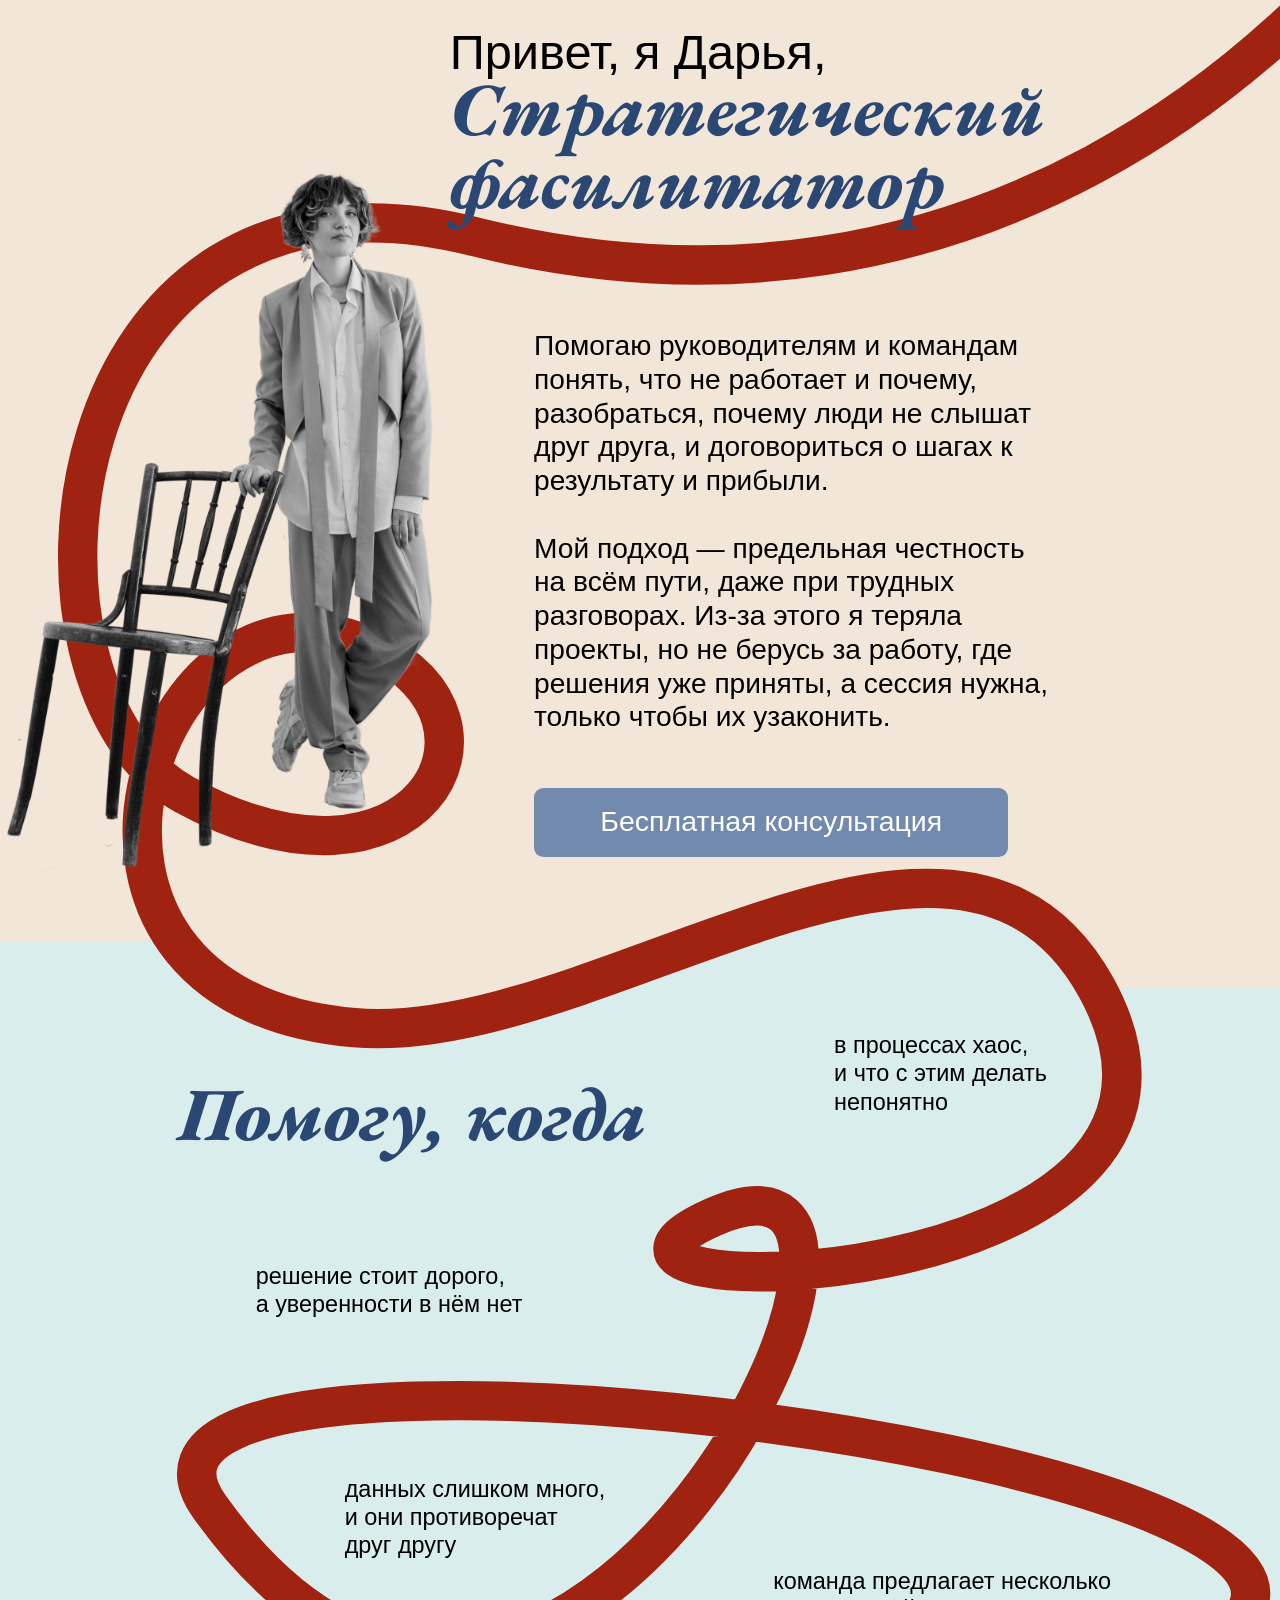
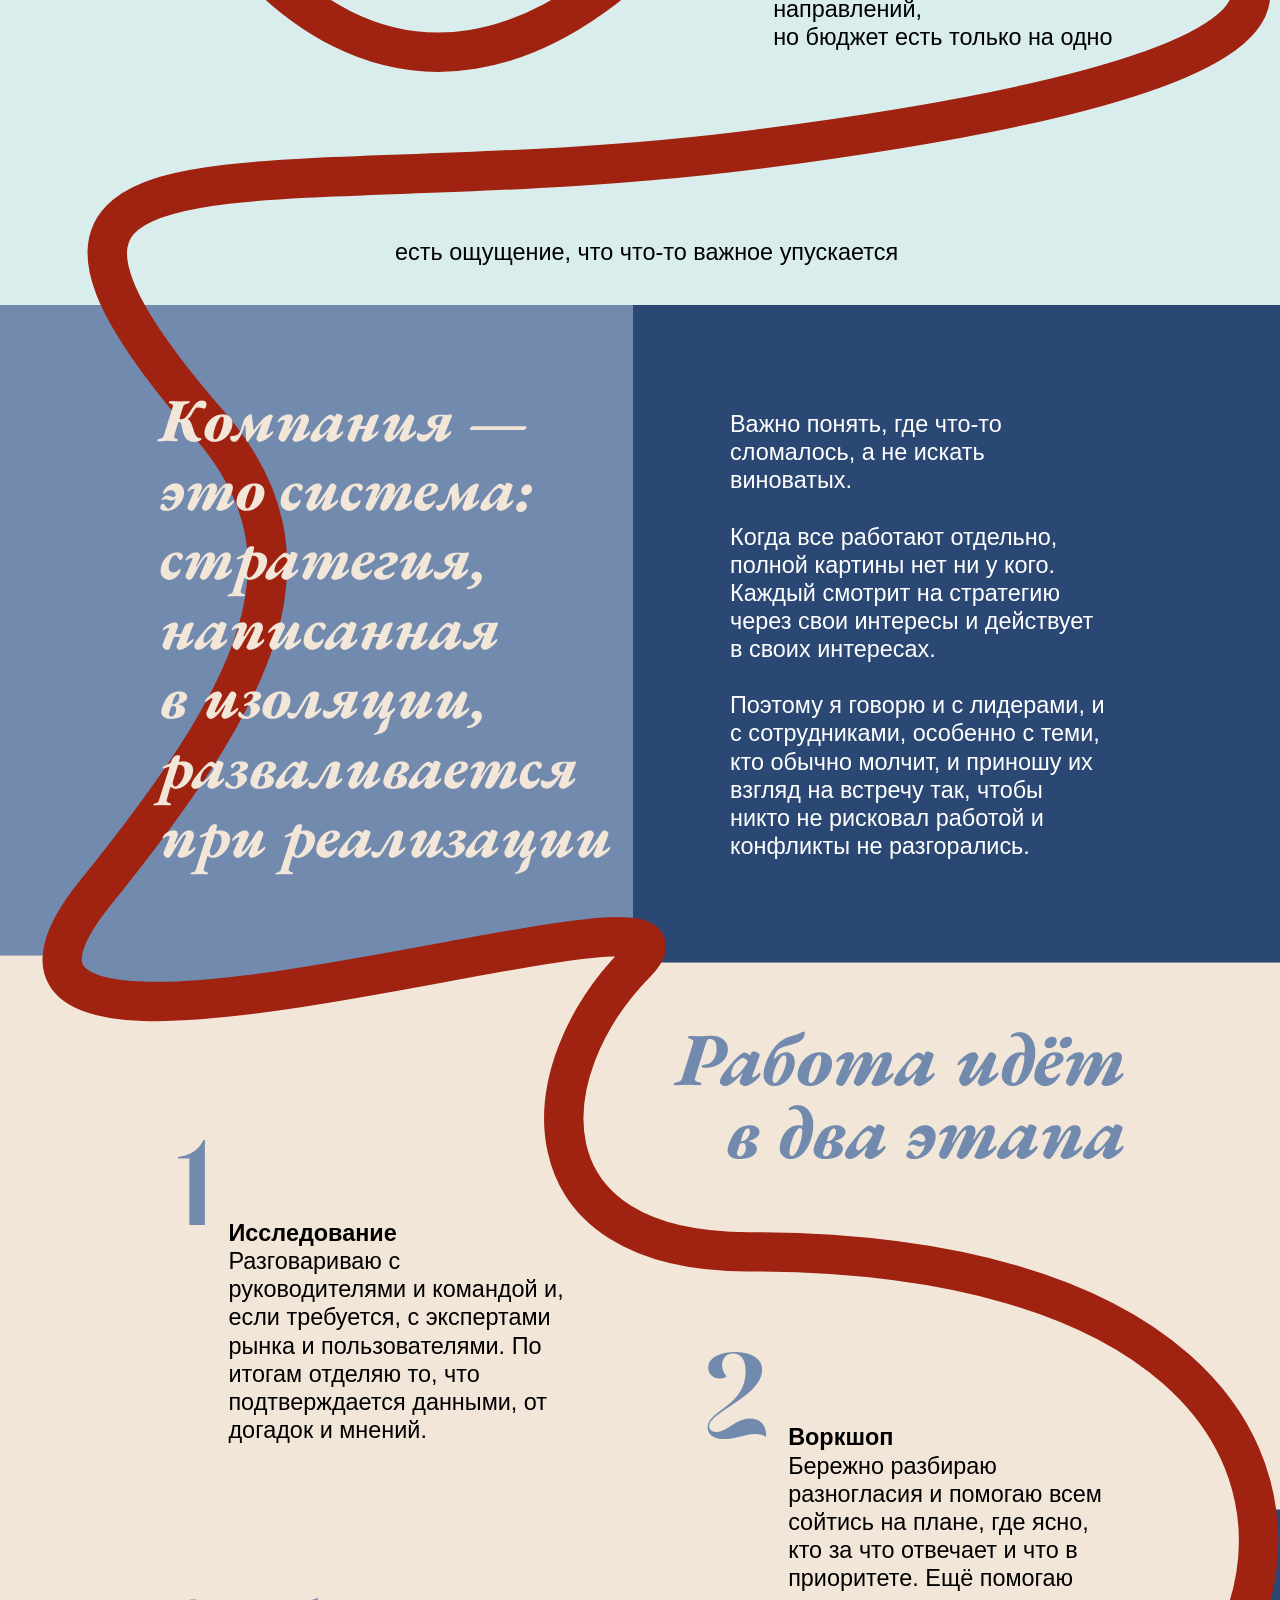
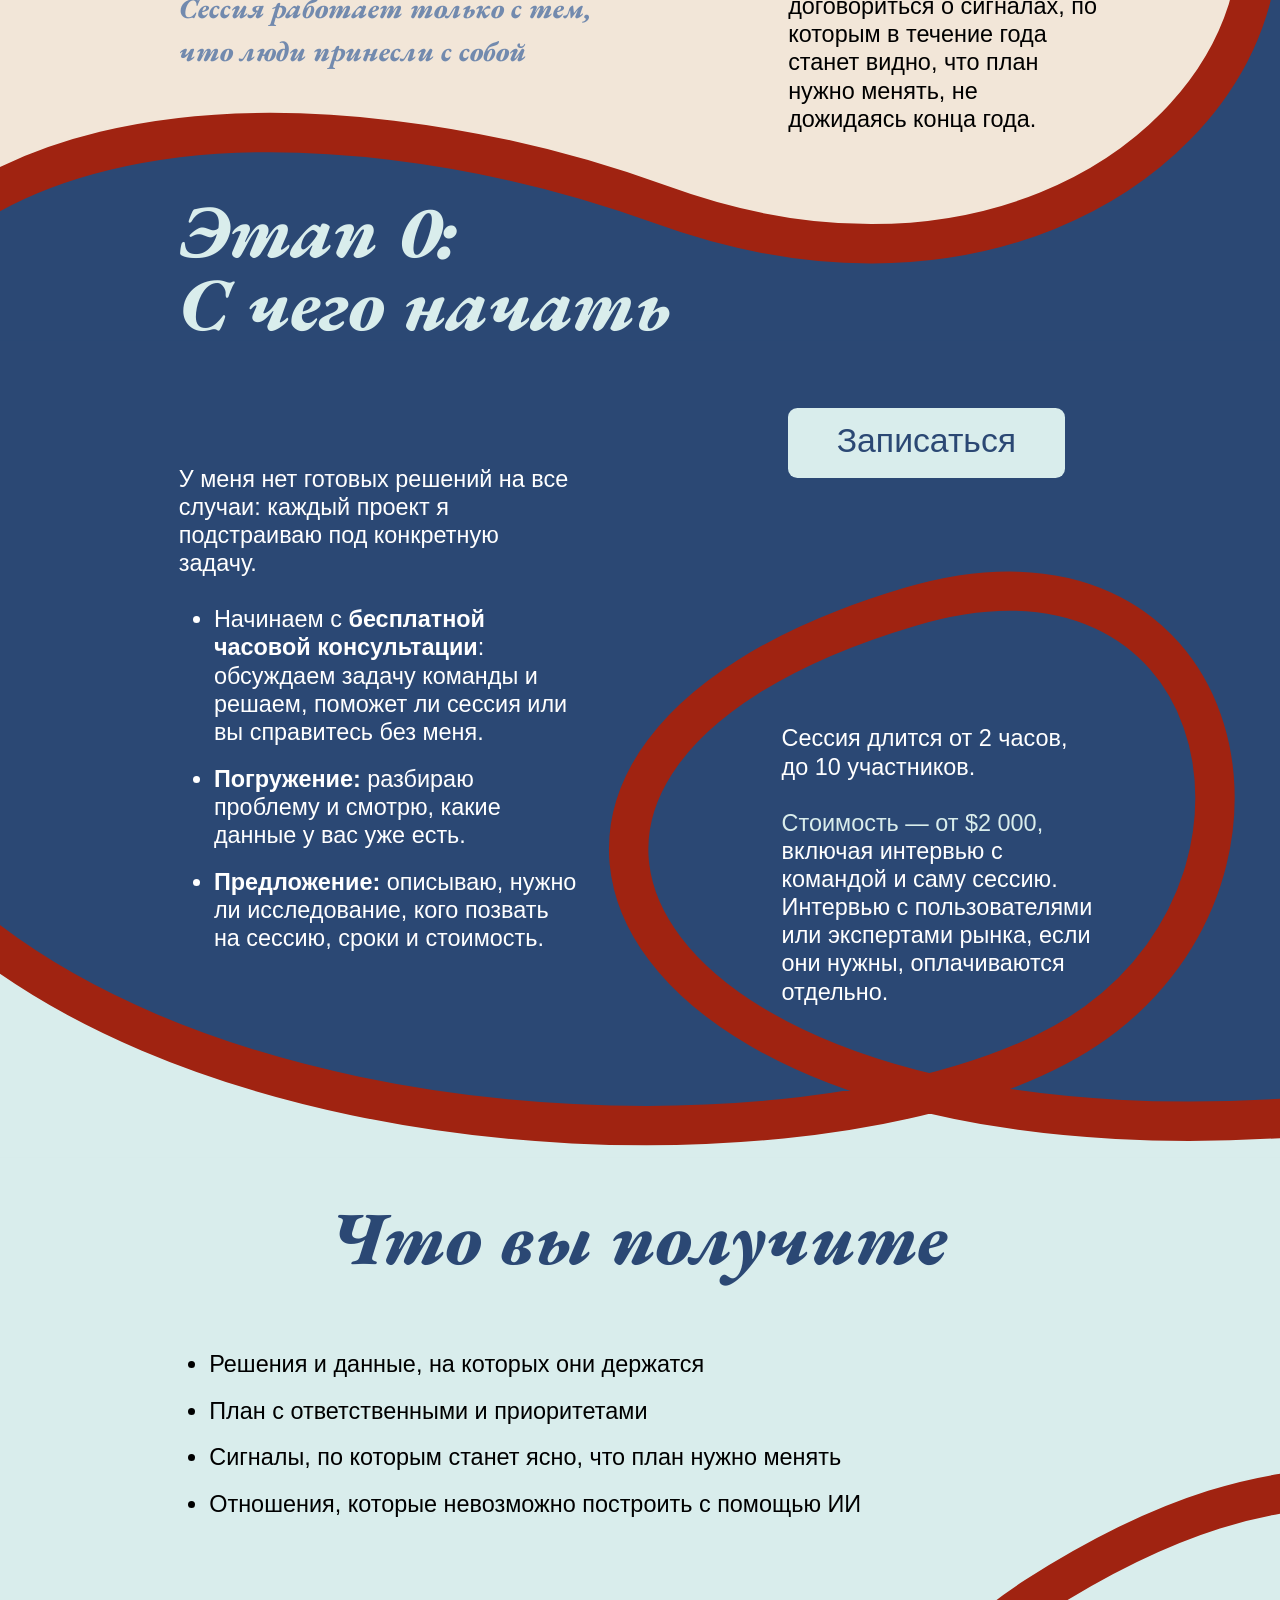
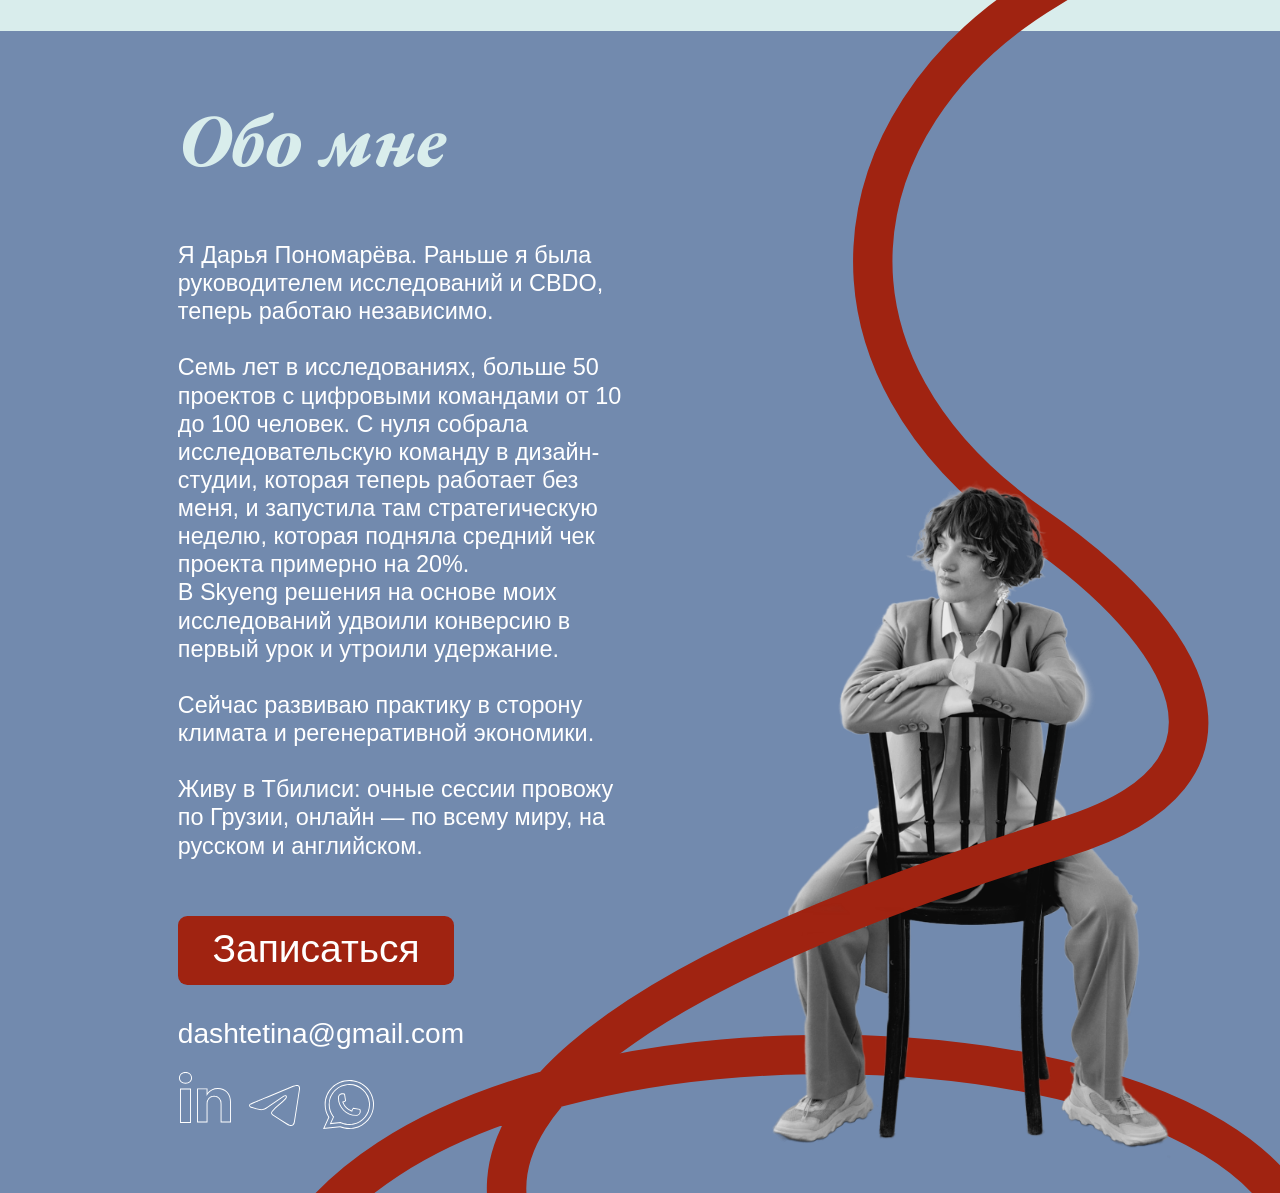
==== ru/index.html @ 3eb50cef "Сайт: английская и русская версии Co-Authored-By: Claude Opus 5.5 <noreply@anthropic.com>" ====
<!doctype html>
<html lang="ru">
<head>
  <meta charset="utf-8">
  <meta name="viewport" content="width=device-width, initial-scale=1">

  <title>Фасилитатор стратегических сессий | Дарья Пономарёва</title>
  <meta name="description" content="Стратегические сессии онлайн для руководителей и команд: разбираемся, что не работает и почему, и договариваемся об общем плане с ответственными.">
  <link rel="canonical" href="https://example.com/ru/">
  <link rel="alternate" hreflang="en" href="https://example.com/">
  <link rel="alternate" hreflang="ru" href="https://example.com/ru/">
  <link rel="alternate" hreflang="x-default" href="https://example.com/">
  <meta name="robots" content="index, follow, max-image-preview:large">
  <meta name="author" content="Дарья Пономарёва">
  <meta name="theme-color" content="#f2e6d8">

  <!-- Open Graph / social previews -->
  <meta property="og:type" content="website">
  <meta property="og:site_name" content="Дарья Пономарёва — стратегический фасилитатор">
  <meta property="og:title" content="Дарья Пономарёва — стратегический фасилитатор для руководителей и команд">
  <meta property="og:description" content="Исследование и стратегическая сессия, после которых у руководителей и команды один план: с ответственными, приоритетами и сигналами, когда его пора менять.">
  <meta property="og:url" content="https://example.com/ru/">
  <meta property="og:image" content="https://example.com/assets/img/og-image-ru.jpg">
  <meta property="og:image:width" content="1200">
  <meta property="og:image:height" content="630">
  <meta property="og:image:alt" content="Дарья Пономарёва — стратегический фасилитатор">
  <meta property="og:locale" content="ru_RU">
  <meta property="og:locale:alternate" content="en_US">
  <meta name="twitter:card" content="summary_large_image">
  <meta name="twitter:title" content="Дарья Пономарёва — стратегический фасилитатор для руководителей и команд">
  <meta name="twitter:description" content="Стратегические сессии онлайн: один план с ответственными и приоритетами.">
  <meta name="twitter:image" content="https://example.com/assets/img/og-image-ru.jpg">

  <link rel="icon" href="../favicon.svg" type="image/svg+xml">
  <link rel="apple-touch-icon" href="../apple-touch-icon.png">

  <link rel="preload" href="../assets/fonts/armany-semibold.otf" as="font" type="font/otf" crossorigin>
  <link rel="preconnect" href="https://fonts.googleapis.com">
  <link rel="preconnect" href="https://fonts.gstatic.com" crossorigin>
  <link rel="stylesheet" href="https://fonts.googleapis.com/css2?family=EB+Garamond:ital,wght@1,800&amp;display=swap">
  <style>html,body{margin:0;background:#f2e6d8}</style>
  <link rel="stylesheet" href="../assets/styles.css?v=16">

  <script type="application/ld+json">
  {
    "@context": "https://schema.org",
    "@graph": [
      {
        "@type": "WebPage",
        "@id": "https://example.com/ru/#webpage",
        "url": "https://example.com/ru/",
        "name": "Фасилитатор стратегических сессий | Дарья Пономарёва",
        "inLanguage": "ru",
        "isPartOf": { "@id": "https://example.com/#website" },
        "about": { "@id": "https://example.com/#service" }
      },
      {
        "@type": "ProfessionalService",
        "@id": "https://example.com/#service",
        "name": "Дарья Пономарёва — стратегическая фасилитация",
        "url": "https://example.com/ru/",
        "image": "https://example.com/assets/img/og-image-ru.jpg",
        "email": "dashtetina@gmail.com",
        "telephone": "+995598668856",
        "areaServed": "Worldwide",
        "availableLanguage": ["Russian", "English"],
        "potentialAction": { "@type": "ReserveAction", "name": "Записаться на бесплатную консультацию", "target": "https://calendly.com/daria_p/new-meeting" },
        "founder": {
          "@type": "Person",
          "@id": "https://example.com/#daria",
          "name": "Дарья Пономарёва",
          "alternateName": "Daria Ponomareva",
          "jobTitle": "Стратегический фасилитатор",
          "knowsAbout": ["Стратегическая фасилитация", "Стратегические сессии и воркшопы", "Согласование стейкхолдеров", "Сетап проекта", "Продуктовая стратегия", "Исследования пользователей и рынка", "Организационные изменения", "Климатические технологии", "Регенеративная экономика"],
          "knowsLanguage": ["ru", "en"],
          "sameAs": ["https://www.linkedin.com/in/strategic-facilitator/", "https://t.me/dashtetina"]
        }
      }
    ]
  }
  </script>
</head>
<body>
<div class="page">
<main class="canvas" style="--mch:4325">

  <!-- ===== background bands & shapes (decorative) ===== -->
  <div aria-hidden="true">
    <div class="c band br d" style="--bg:var(--navy);--x:632;--y:2032;--w:648;--h:690"></div>
    <div class="c band bl br" style="--bg:var(--navy);--x:0;--y:3669;--w:1280;--h:973;--mx:0;--my:2633;--mw:393;--mh:635"></div>
    <div class="c band bl br" style="--bg:var(--mint);--x:0;--y:901;--w:1280;--h:1131;--mx:0;--my:600;--mw:393;--mh:545"></div>
    <div class="c band bl br" style="--bg:var(--sand);--x:0;--y:2722;--w:1280;--h:947;--mx:0;--my:1797;--mw:393;--mh:836"></div>
    <div class="c band bl br" style="--bg:var(--blue);--x:0;--y:5153;--w:1280;--h:1240;--mx:0;--my:3550;--mw:393;--mh:775"></div>
    <div class="c band bl d" style="--bg:var(--blue);--x:0;--y:2032;--w:632;--h:734"></div>
    <div class="c band m" style="--bg:var(--blue);--mx:0;--my:1145;--mw:393;--mh:308"></div>
    <div class="c band m" style="--bg:var(--navy);--mx:0;--my:1453;--mw:393;--mh:344"></div>
    <div class="c band bl br" style="--bg:var(--mint);--x:0;--y:4600;--w:1280;--h:553;--mx:0;--my:3268;--mw:393;--mh:282"></div>
    <div class="c band bl br" style="--bg:var(--sand);--x:0;--y:0;--w:1280;--h:972;--mx:0;--my:0;--mw:393;--mh:600"></div>
    <div class="c shape static-edge d" style="--x:280;--y:2700.5;--w:361.63;--h:81"><img src="../assets/img/d-vector3.svg" alt="" width="362" height="81"></div>
    <div class="c shape static-edge d" style="--x:-51;--y:3485.5;--w:1346;--h:207.5"><img src="../assets/img/d-vector2.svg" alt="" width="1346" height="208"></div>
    <div class="c shape static-edge d" style="--x:108;--y:961;--w:677;--h:130"><img src="../assets/img/d-vector6.svg" alt="" width="677" height="130"></div>
    <div class="c shape static-edge d" style="--x:-58.5;--y:4422;--w:590;--h:240"><img src="../assets/img/d-vector7.svg" alt="" width="590" height="240"></div>
    <div class="c shape static-edge m" style="--mx:-8;--my:503.5;--mw:395.5;--mh:113"><img src="../assets/img/m-vector4.svg" alt="" width="396" height="113"></div>
    <div class="c shape static-edge m" style="--mx:27;--my:1767.2;--mw:311;--mh:42.81"><img src="../assets/img/m-vector3.svg" alt="" width="312" height="37"></div>
    <div class="c shape static-edge m" style="--mx:-11;--my:2516;--mw:413;--mh:142"><img src="../assets/img/m-vector5.svg" alt="" width="400" height="143"></div>
    <div class="c shape static-edge m" style="--mx:-8.5;--my:3217;--mw:111.5;--mh:58"><img src="../assets/img/m-vector6.svg" alt="" width="101" height="51"></div>

    <!-- the red thread -->
    <div class="c thread d" style="--x:-1174;--y:-83;--w:2872;--h:8468" aria-hidden="true"><svg viewBox="0 0 2872 8468" preserveAspectRatio="none" fill="none" focusable="false"><path d="M2606.50 0C2525.51 105.03 2187.40 472.30 1638 335.50C1176.17 220.50 1123.72 817.98 1327.49 930.06C1574.61 1065.98 1694.64 851.95 1528.28 773.84C1292.25 663.02 1129.66 1146.93 1509.16 1179.15C1768.57 1201.17 2152.21 865.72 2300.97 1136.78C2486.03 1474.00 1654.79 1486.16 1892.20 1381.13C2182.08 1252.89 1724.50 2208 1354.85 1690.04C1143.24 1393.52 3473.46 1751.38 1939.11 1948.64C1413.06 2016.27 1055.22 1897.01 1354.85 2242.55C1480.37 2387.30 1402.51 2531.60 1232.17 2742.99C1010.73 3017.79 1928.37 2696.63 1810 2816.50C1696.21 2931.73 1686.50 3124.71 1929.85 3124.71C2831.56 3124.71 2478.22 3948.18 1836.29 3714.29C1504.60 3593.44 891.36 3541.30 918.72 4137.50C946.08 4733.70 2008.42 4798.22 2300.50 4586.50C2529.50 4420.50 2439.50 4043.50 2102.25 4143.24C1540.43 4309.39 1802 4770 2594 4680.50C2624.61 4677.04 2884.34 5177.58 2871.55 5172.80C2699.69 5099.83 2541.75 5003.39 2236.40 5198.83C2026 5333.50 1983.45 5590.12 2236.40 5765C2398.40 5877 2489.27 6027.13 2266.50 6095.50C891.50 6517.50 2308.33 6895.64 2472.49 6682.49C2828.87 6219.75 1184.82 6168.37 1444.29 6772.96C1703.77 7377.54 2039.59 7474.63 874.15 7453.01C-291.28 7431.38 -68.43 8251.76 277.10 8244.70C622.62 8237.64 869.74 8310.01 918.72 8468" stroke="#A02311" stroke-width="42"/></svg></div>
    <div class="c thread m" style="--mx:-481;--my:-90;--mw:1009.29;--mh:7073.5" aria-hidden="true"><svg viewBox="0 0 1009.29 7073.5" preserveAspectRatio="none" fill="none" focusable="false"><path d="M825 0C932 90 871.14 326.99 592 219C386.50 139.50 386.90 471.08 467.50 568.50C565.25 686.65 723.50 534.50 604.50 522.20C471.07 508.41 472.27 655.51 689 673C831.50 684.50 844.50 616.50 884 713.50C997.03 991.06 559.96 772.92 650 782C818.50 799 621 1235 519 1028.50C408.61 805.01 1160.50 986.50 761.50 1144.50C560.67 1224.03 408.50 1114 537 1550C557.88 1620.84 557 1696.50 513 1795C409.23 2027.30 723.50 1765.50 820 1883.50C912.64 1996.78 375.19 2084.66 522.50 2167.50C955.50 2411 1005.50 2809 727 2665C562.72 2580.06 336.98 2527.48 347.80 3045.71C356.18 3447 806.42 3378.83 846 3267.50C894 3132.50 780.50 3035 624 3102.50C412.50 3193.72 615.50 3451 986 3331.50C997.79 3327.70 1037 3316.50 976 3503C905.50 3529.50 886 3510.50 833 3664.50C770.51 3846.07 851.70 4021.64 965.50 4116C992.91 4138.73 992.09 4204.36 899 4185C447 4091 734.50 4574.50 899 4337.50C986.98 4210.75 285 4185 346.50 4831C397.25 5364.04 806.74 6210.04 345.77 6191.24C-115.21 6172.44 -27.07 6885.54 109.60 6879.40C246.27 6873.27 344.02 6936.17 363.39 7073.50" stroke="#A02311" stroke-width="20"/></svg></div>
  </div>

  <!-- ===== HERO ===== -->
  <header>
    <div class="c photo" style="--x:-116.4;--y:103.8;--w:780.1;--h:847;--mx:-183.5;--my:59.4;--mw:476.8;--mh:517.7">
      <img src="../assets/img/daria-standing.webp" alt="Дарья Пономарёва, стратегический фасилитатор, стоит рядом со стулом" width="1842" height="2000" fetchpriority="high">
    </div>
    <h1>
      <span class="c t" style=";font-family:Helvetica,Arial,sans-serif;--fs:52;--mfs:20;--x:437;--y:24;--mx:117;--my:14;white-space:nowrap">Привет, я Дарья,</span>
      <span class="c d-title" style=";color:var(--navy);--z:5;--mz:5;--lh:78;--mdfs:32;--mlh:31;--x:437;--y:77;--w:809;--mx:116;--my:37;--mw:262"><span class="hero-role">Стратегический <br>фасилитатор</span></span>
    </h1>
    <div class="c t" style="--fs:30;--x:527;--y:351;--w:558;--mx:198;--my:188;--mw:173;--mz:2">
      <p>Помогаю руководителям и командам понять, что не работает и почему, разобраться, почему люди не слышат друг друга, и договориться о шагах к результату и прибыли.</p>
      <p>Мой подход — предельная честность на всём пути, даже при трудных разговорах. Из-за этого я теряла проекты, но не берусь за работу, где решения уже приняты, а сессия нужна, только чтобы их узаконить.</p>
    </div>
    <a class="c btn" href="https://calendly.com/daria_p/new-meeting" target="_blank" rel="noopener" style="background:var(--blue);color:#fff;--x:527;--y:841;--w:506;--h:73;--mx:198;--my:504;--mw:173;--mh:25;--mz:2;--bfs:38;--mbfs:12.5">Бесплатная консультация</a>
  </header>

  <!-- ===== I CAN HELP WHEN ===== -->
  <section aria-labelledby="help">
    <h2 id="help" class="c d-title" style="color:var(--navy);--z:2;--x:148;--y:1138;--w:764;--mx:36;--my:607;--mw:346;--mdfs:32;--mlh:31">Помогу, когда</h2>
    <ul class="help-list">
      <li class="c t" style="--z:2;--x:847;--y:1100;--w:296;--mx:241;--my:649;--mw:138">в процессах хаос,<br>и что с этим делать<br>непонятно</li>
      <li class="c t" style="--z:2;--x:230;--y:1346;--w:357;--mx:33;--my:747;--mw:155">решение стоит <br class="m">дорого, <br class="d">а уверенности <br class="m">в нём нет</li>
      <li class="c t" style="--z:2;--x:325;--y:1573;--w:307;--mx:70;--my:876;--mw:123">данных слишком <br class="m">много, <br class="d">и они <br class="m">противоречат <br>друг другу</li>
      <li class="c t" style="--z:2;--x:782;--y:1671;--w:391;--mx:215;--my:936;--mw:163">команда предлагает <br class="m">несколько направлений, <br>но бюджет есть только на одно</li>
      <li class="c t center-d right-m" style="--z:2;--x:346;--y:1960;--w:602;--mx:133;--my:1097;--mw:242;--mz:5">есть ощущение, что что-то <br class="m">важное упускается</li>
    </ul>
  </section>

  <!-- ===== SYSTEM ===== -->
  <section aria-labelledby="system">
    <h2 id="system" class="c d-title" style="color:var(--sand);--dfs:65;--lh:74;--mdfs:28;--mlh:31;--x:128;--y:2117;--w:504;--mx:50;--my:1223;--mw:317">Компания — <br class="d">это система: стратегия, написанная в&nbsp;изоляции, разваливается при реализации</h2>
    <div class="c t" style="color:#fff;--z:2;--x:736;--y:2144;--w:403;--mx:106;--my:1491;--mw:260">
      <p>Важно понять, где что-то сломалось, а не искать виноватых.</p>
      <p>Когда все работают отдельно, полной картины нет ни у кого. Каждый смотрит на стратегию через свои интересы и действует в своих интересах.</p>
      <p>Поэтому я говорю и с лидерами, и с сотрудниками, особенно с теми, кто обычно молчит, и приношу их взгляд на встречу так, чтобы никто не рисковал работой и конфликты не разгорались.</p>
    </div>
  </section>

  <!-- ===== TWO STAGES ===== -->
  <section aria-labelledby="stages">
    <h2 id="stages" class="c d-title right-d" style="color:var(--blue);--z:2;--x:607;--y:2797;--w:551;--mx:33;--my:1841;--mw:257;--lh:78;--mdfs:32;--mlh:31">Работа идёт<br> в два этапа</h2>
    <ol class="stages">
      <li>
        <span class="c d-title center num" aria-hidden="true" style="color:var(--blue);--z:2;--x:142;--y:2924;--w:47;--mx:244;--my:1914;--mw:53">1</span>
        <div class="c t" style="--z:2;--x:201;--y:3007;--w:372;--mx:175;--my:2000;--mw:190">
          <h3>Исследование</h3>
          <p>Разговариваю с руководителями и командой и, если требуется, с экспертами рынка и пользователями. По итогам отделяю то, что подтверждается данными, от догадок и мнений.</p>
        </div>
      </li>
      <li>
        <span class="c d-title center num" aria-hidden="true" style="color:var(--blue);--z:2;--x:708;--y:3150;--w:47;--mx:97;--my:2170;--mw:53">2</span>
        <div class="c t" style="--z:2;--x:798;--y:3225;--w:335;--mx:34;--my:2263;--mw:178">
          <h3>Воркшоп</h3>
          <p>Бережно разбираю разногласия и помогаю всем сойтись на плане, где ясно, кто за что отвечает и что в приоритете. Ещё помогаю договориться о сигналах, по которым в течение года станет видно, что план нужно менять, не дожидаясь конца года.</p>
        </div>
      </li>
    </ol>
    <p class="c t quote" style="color:var(--blue);--z:2;--fs:30;--x:148;--y:3399;--w:441;--mx:245;--my:2486;--mw:120;--lh:33;--mfs:14;--mlh:14">Сессия <br class="m">работает только с тем, что люди принесли с собой</p>
  </section>

  <!-- ===== STAGE 0 ===== -->
  <section aria-labelledby="start">
    <h2 id="start" class="c d-title" style="color:var(--mint);--x:148;--y:3620;--w:699;--mx:34;--my:2563;--mw:345;--lh:78;--mdfs:32;--mlh:31">Этап 0: <br>С чего начать</h2>
    <a class="c btn" href="https://calendly.com/daria_p/new-meeting" target="_blank" rel="noopener" style="background:var(--mint);color:var(--navy);--z:2;--mz:5;--x:798;--y:3849;--w:295;--h:74;--mx:150;--my:2658;--mw:117;--mh:31">Записаться</a>
    <div class="c t" style="color:#fff;--x:148;--y:3909;--w:425;--mx:32;--my:2725;--mw:333">
      <p>У меня нет готовых решений на все случаи: каждый проект я подстраиваю под конкретную задачу.</p>
      <ul class="list">
        <li>Начинаем с <strong>бесплатной часовой консультации</strong>: обсуждаем задачу команды и решаем, поможет ли сессия или вы справитесь без меня.</li>
        <li><strong>Погружение:</strong> разбираю проблему и смотрю, какие данные у вас уже есть.</li>
        <li><strong>Предложение:</strong> описываю, нужно ли исследование, кого позвать на сессию, сроки и стоимость.</li>
      </ul>
    </div>
    <div class="c t" style="color:#fff;--x:791;--y:4186;--w:339;--mx:138;--my:3046;--mw:214">
      <p>Сессия длится от 2 часов, до 10 участников.</p>
      <p style="color:var(--mint)"><span class="med">Стоимость — от $2&nbsp;000</span>, <span style="color:#fff">включая интервью с командой и саму сессию. Интервью с пользователями или экспертами рынка, если они нужны, оплачиваются отдельно.</span></p>
    </div>
  </section>

  <!-- ===== OUTCOMES ===== -->
  <section aria-labelledby="outcomes">
    <h2 id="outcomes" class="c d-title center-d" style="color:var(--navy);--lh:116;--mz:2;--x:147;--y:4675;--w:980;--mx:33;--my:3310;--mw:332;--mdfs:32;--mlh:31">Что вы получите</h2>
    <ul class="c t list tight" style="--mz:2;--x:143;--y:4853;--w:781;--mx:33;--my:3377;--mw:332">
      <li>Решения и данные, на которых они держатся</li>
      <li>План с ответственными и приоритетами</li>
      <li>Сигналы, по которым станет ясно, что план нужно менять</li>
      <li>Отношения, которые невозможно построить с помощью ИИ</li>
    </ul>
  </section>

  <!-- ===== ABOUT ===== -->
  <section aria-labelledby="about">
    <h2 id="about" class="c d-title" style="color:var(--mint);--lh:116;--mz:2;--x:148;--y:5211;--w:885;--mx:40;--my:3572;--mw:241;--mdfs:32;--mlh:31">Обо мне</h2>
    <div class="c t" style="color:#fff;--mz:2;--x:147;--y:5377;--w:482;--mx:33;--my:3626;--mw:205">
      <p>Я Дарья Пономарёва. Раньше я была руководителем исследований и CBDO, теперь работаю независимо.</p>
      <p>Семь лет в исследованиях, больше 50 проектов с цифровыми командами от 10 до 100 человек. С нуля собрала исследовательскую команду в дизайн-студии, которая теперь работает без меня, и запустила там стратегическую неделю, которая подняла средний чек проекта примерно на 20%. <br>В Skyeng решения на основе моих исследований удвоили конверсию в первый урок и утроили удержание.</p>
      <p>Сейчас развиваю практику в сторону климата и регенеративной экономики.</p>
      <p>Живу в Тбилиси: очные сессии провожу по Грузии, онлайн — по всему миру, на русском и английском.</p>
    </div>
    <div class="c photo" aria-hidden="true" style="--z:2;--x:630;--y:5379;--w:708;--h:1061;--mx:115;--my:3626;--mw:453;--mh:679">
      <img src="../assets/img/daria-chair.png" alt="" width="867" height="1300" loading="lazy">
    </div>
    <div class="c photo" style="--x:629;--y:5378;--w:709;--h:1064;--mx:113;--my:3624;--mw:455;--mh:682">
      <img src="../assets/img/daria-chair-top.png" alt="Дарья сидит на стуле" width="867" height="1300" loading="lazy">
    </div>
  </section>

  <!-- ===== CONTACTS ===== -->
  <footer>
    <a class="c btn" href="https://calendly.com/daria_p/new-meeting" target="_blank" rel="noopener" style="background:var(--red);color:#fff;--bfs:52;--x:147;--y:6097.0;--w:295;--h:74;--mx:34;--my:4120;--mw:117;--mh:31">Записаться</a>
    <a class="c t" href="mailto:dashtetina@gmail.com?subject=Facilitation" style="color:#fff;text-decoration:none;white-space:nowrap;--fs:30;--mfs:16;--mz:5;--x:147;--y:6205.0;--mx:33;--my:4163">dashtetina@gmail.com</a>
    <nav aria-label="Соцсети">
      <a class="c icon" href="https://www.linkedin.com/in/strategic-facilitator/" rel="me noopener" target="_blank" style="--x:148;--y:6263.0;--w:55.77;--h:55.03;--mx:34;--my:4187;--mw:22.98;--mh:21.12"><span class="sr-only">LinkedIn</span><img class="d" src="../assets/img/d-linkedin.svg" alt="" width="56" height="55"><img class="m" src="../assets/img/m-linkedin.svg" alt="" width="23" height="23"></a>
      <a class="c icon" href="https://t.me/dashtetina" rel="me noopener" target="_blank" style="--x:223;--y:6277.0;--w:54;--h:44;--mx:65;--my:4192.38;--mw:22;--mh:16.77"><span class="sr-only">Telegram</span><img class="d" src="../assets/img/d-telegram.svg" alt="" width="54" height="44"><img class="m" src="../assets/img/m-telegram.svg" alt="" width="22" height="18"></a>
      <a class="c icon" href="https://wa.me/995598668856" rel="me noopener" target="_blank" style="--x:301.6;--y:6271.87;--w:54.51;--h:52.74;--mx:97.27;--my:4190.4;--mw:22.45;--mh:20.24"><span class="sr-only">WhatsApp</span><img class="d" src="../assets/img/d-whatsapp.svg" alt="" width="55" height="53"><img class="m" src="../assets/img/m-whatsapp.svg" alt="" width="22" height="22"></a>
    </nav>
  </footer>

</main>
</div>
<script>window.THREAD_CFG={D:{frame:1280,x:-1174,y:-83,stroke:42},M:{frame:393,x:-481,y:-90,stroke:20},mLines:[[600],[1797],[2633],[3268]]};</script>
<script src="../assets/thread.js?v=15" defer></script>
</body>
</html>
---- assets/styles.css ----
/*
  Layout follows the Figma file "Daria's stuff" one-to-one.
  Desktop frame: 1280 × 7256 (always fills the full viewport width).
  Mobile frame:  393 × 4574 (used below 768px, scales with the viewport).
  Every positioned element (.c) takes its Figma coordinates from inline
  custom properties: --x --y --w --h for desktop, --mx --my --mw --mh for mobile.
  One design pixel = var(--u).
*/

@font-face {
  font-family: "Armany";
  src: url("fonts/armany-semibold.otf") format("opentype");
  font-weight: 600;
  font-style: normal;
  font-display: swap;
}

:root {
  --sand: #f2e6d8;
  --mint: #d9edec;
  --navy: #2b4874;
  --blue: #728aae;
  --red: #a02311;
  --coral: #e0674a;
  --green: #205b47;
  --purple: #492e75;
  --sans: "Helvetica Neue", Helvetica, Arial, sans-serif;
  --display: "Armany", Georgia, serif;
  color-scheme: light;
}

*,
*::before,
*::after { box-sizing: border-box; }

html {
  -webkit-text-size-adjust: 100%;
  text-size-adjust: 100%;
  overflow-x: clip;
  background: var(--sand);
}

body {
  margin: 0;
  overflow-x: clip;
  background: var(--sand);
  color: #000;
  font-family: var(--sans);
  font-weight: 300;
  -webkit-font-smoothing: antialiased;
}

h1, h2, h3, p, ul, ol { margin: 0; padding: 0; font: inherit; }
a { color: inherit; }
img { display: block; }

.page { container-type: inline-size; width: 100%; }

.canvas {
  /* desktop: the 1280 frame scales with the window but never above --u-max
     (1px = Figma 1:1); content stays centred, backgrounds and ribbon bleed to the edges */
  --u-max: 1px;
  --u: min(calc(100cqw / 1280), var(--u-max));
  --ox: calc((100cqw - 1280 * var(--u)) / 2);
  --fs-body: 25;
  --fs-display: 80;
  --lh-display: 100;
  position: relative;
  display: flow-root;
  width: 100%;
  height: calc((6393 + var(--oy, 0)) * var(--u));
  overflow: hidden; /* the thread and photos never widen the page or trigger mobile zoom-out */
}

/* ---------- positioned element ---------- */
.c {
  position: absolute;
  left: calc(var(--ox, 0px) + var(--x, 0) * var(--u));
  top: calc((var(--oy, 0) + var(--y, 0)) * var(--u));
  width: calc(var(--w) * var(--u));
  height: calc(var(--h) * var(--u));
  z-index: var(--z, 5);
}
.m { display: none !important; }

/* stacking: bands 0, shapes 1, text under the thread 2, thread 4, everything else 5 */
.c.band { z-index: 0; }
.c.shape { z-index: 1; }
.c.thread { z-index: 4; pointer-events: none; }

.band { background: var(--bg); }

.shape img, .thread img, .photo img, .icon img { width: 100%; height: 100%; }
.photo img { object-fit: cover; }

/* ---------- typography ---------- */
.t {
  font-size: calc(var(--fs, var(--fs-body)) * var(--u));
  line-height: 1.2;
}
.t p + p, .t p + ul { margin-top: 1.2em; }
.t strong, .t h3 { font-weight: 700; }
.t .med { font-weight: 500; }

.d-title {
  font-family: var(--display);
  font-weight: 600;
  font-size: calc(var(--dfs, var(--fs-display)) * var(--u));
  line-height: calc(var(--lh, var(--lh-display)) * var(--u));
}
.d-title.lh-n { line-height: 1.55; }

.list { list-style: disc; }
.list li { margin-left: 1.5em; }
.list li + li { margin-top: calc(20 * var(--u)); }

.right { text-align: right; }
.center { text-align: center; }

/* ---------- buttons ---------- */
.btn {
  display: flex;
  align-items: center;
  justify-content: center;
  border-radius: calc(10 * var(--u));
  font-family: var(--sans);
  font-weight: 500;
  font-size: calc(var(--bfs, 45) * 0.8 * var(--u));
  line-height: 1;
  padding-bottom: calc(4 * var(--u));
  text-decoration: none;
  white-space: nowrap;
  transition: filter .2s ease, transform .2s ease;
}
.btn:hover { filter: brightness(1.08); transform: translateY(-1px); }
.btn:focus-visible, .icon:focus-visible { outline: 3px solid var(--red); outline-offset: 3px; }

.icon { display: block; transition: opacity .2s ease; }
.icon:hover { opacity: .75; }

.sr-only {
  position: absolute; width: 1px; height: 1px; padding: 0; margin: -1px;
  overflow: hidden; clip: rect(0 0 0 0); white-space: nowrap; border: 0;
}

br.m { display: none; }

.help-list, .stages { list-style: none; }
.right-d { text-align: right; }
.center-d { text-align: center; }
.photo.crop { overflow: hidden; }
.photo.crop img { position: absolute; left: -10.86%; top: -13.1%; width: 110.86%; height: 110.81%; max-width: none; }
.num { font-size: calc(128 * var(--u)); line-height: calc(116 * var(--u)); }
.quote { font-family: var(--display); font-weight: 600; line-height: 1.55; }

/* full-width bands stretch past the centred frame to the window edges */
@media (min-width: 768px) {
  .c.band.bl { left: 0; width: calc(var(--ox) + (var(--x) + var(--w)) * var(--u)); }
  .c.band.br { right: 0; width: auto; }
  .c.band.bl.br { left: 0; right: 0; width: auto; }
}

/* ================= MOBILE (393 frame) ================= */
@media (max-width: 767px) {
  .canvas {
    --u: calc(100cqw / 393);
    --ox: 0px;
    --fs-body: 14;
    --fs-display: 48;
    --lh-display: 48;
    width: 100%;
    height: calc((var(--mch, 4574) + var(--moy, 0)) * var(--u));
  }
  .c {
    left: calc(var(--mx, 0) * var(--u));
    top: calc((var(--moy, 0) + var(--my, 0)) * var(--u));
    width: calc(var(--mw) * var(--u));
    height: calc(var(--mh) * var(--u));
    z-index: var(--mz, var(--z, 5));
  }
  .t { font-size: calc(var(--mfs, var(--fs-body)) * var(--u)); }
  .d { display: none !important; }
  .m { display: block !important; }
  .btn.m { display: flex !important; }
  br.d { display: none; }
  br.m { display: inline; }
  .list li { margin-left: 1.5em; }
  .list.tight li + li { margin-top: calc(10 * var(--u)); }
  .btn { font-size: calc(var(--mbfs, 15) * 0.8 * var(--u)); border-radius: calc(5 * var(--u)); padding-bottom: 0; }

  .right-d, .center-d { text-align: left; }
  .photo.crop img { position: static; width: 100%; height: 100%; }
  .right-m { text-align: right; }
  .center-m { text-align: center; }
  .num { font-size: calc(55 * var(--u)); }
  .quote { line-height: 1.2; }
  /* mobile mock-up palette */
  .hero-role { color: var(--purple); }
  .d-title { font-size: calc(var(--mdfs, var(--fs-display)) * var(--u)); line-height: calc(var(--mlh, 48) * var(--u)); }
  .d-title.num { font-size: calc(55 * var(--u)); line-height: calc(116 * var(--u)); }
}

@media (prefers-reduced-motion: reduce) {
  .btn, .icon { transition: none; }
}

/* ---------- thread: inline SVG, animated by assets/thread.js ---------- */
.thread svg { display: block; width: 100%; height: 100%; overflow: visible; }
.thread path { stroke-linecap: butt; }
/* with JS the two static threads are replaced by one morphing thread */
.js-thread .c.thread { display: none !important; }
.thread-morph { position: absolute; inset: 0; z-index: 4; pointer-events: none; }
.thread-morph svg { display: block; width: 100%; height: 100%; overflow: visible; }
/* section edges drawn by assets/thread.js along the ribbon; Figma shapes are the no-JS fallback */
.js-thread .static-edge { display: none !important; }
.edge-morph { position: absolute; inset: 0; z-index: 1; pointer-events: none; }
.edge-morph svg { display: block; width: 100%; height: 100%; }

/* ---------- Russian page: Armany has no Cyrillic, headings use EB Garamond ExtraBold Italic ---------- */
html[lang="ru"] .d-title,
html[lang="ru"] .quote { font-family: "EB Garamond", Georgia, serif; font-style: italic; font-weight: 800; }
html[lang="ru"] .d-title.num { font-family: var(--display); font-style: normal; font-weight: 600; }


/* RU: hero is taller (title sits above the ribbon), so the scale is also
   capped by window height — the first-screen button always fits */
html[lang="ru"] .canvas { --u-max: min(1px, calc(100vh / 960)); }
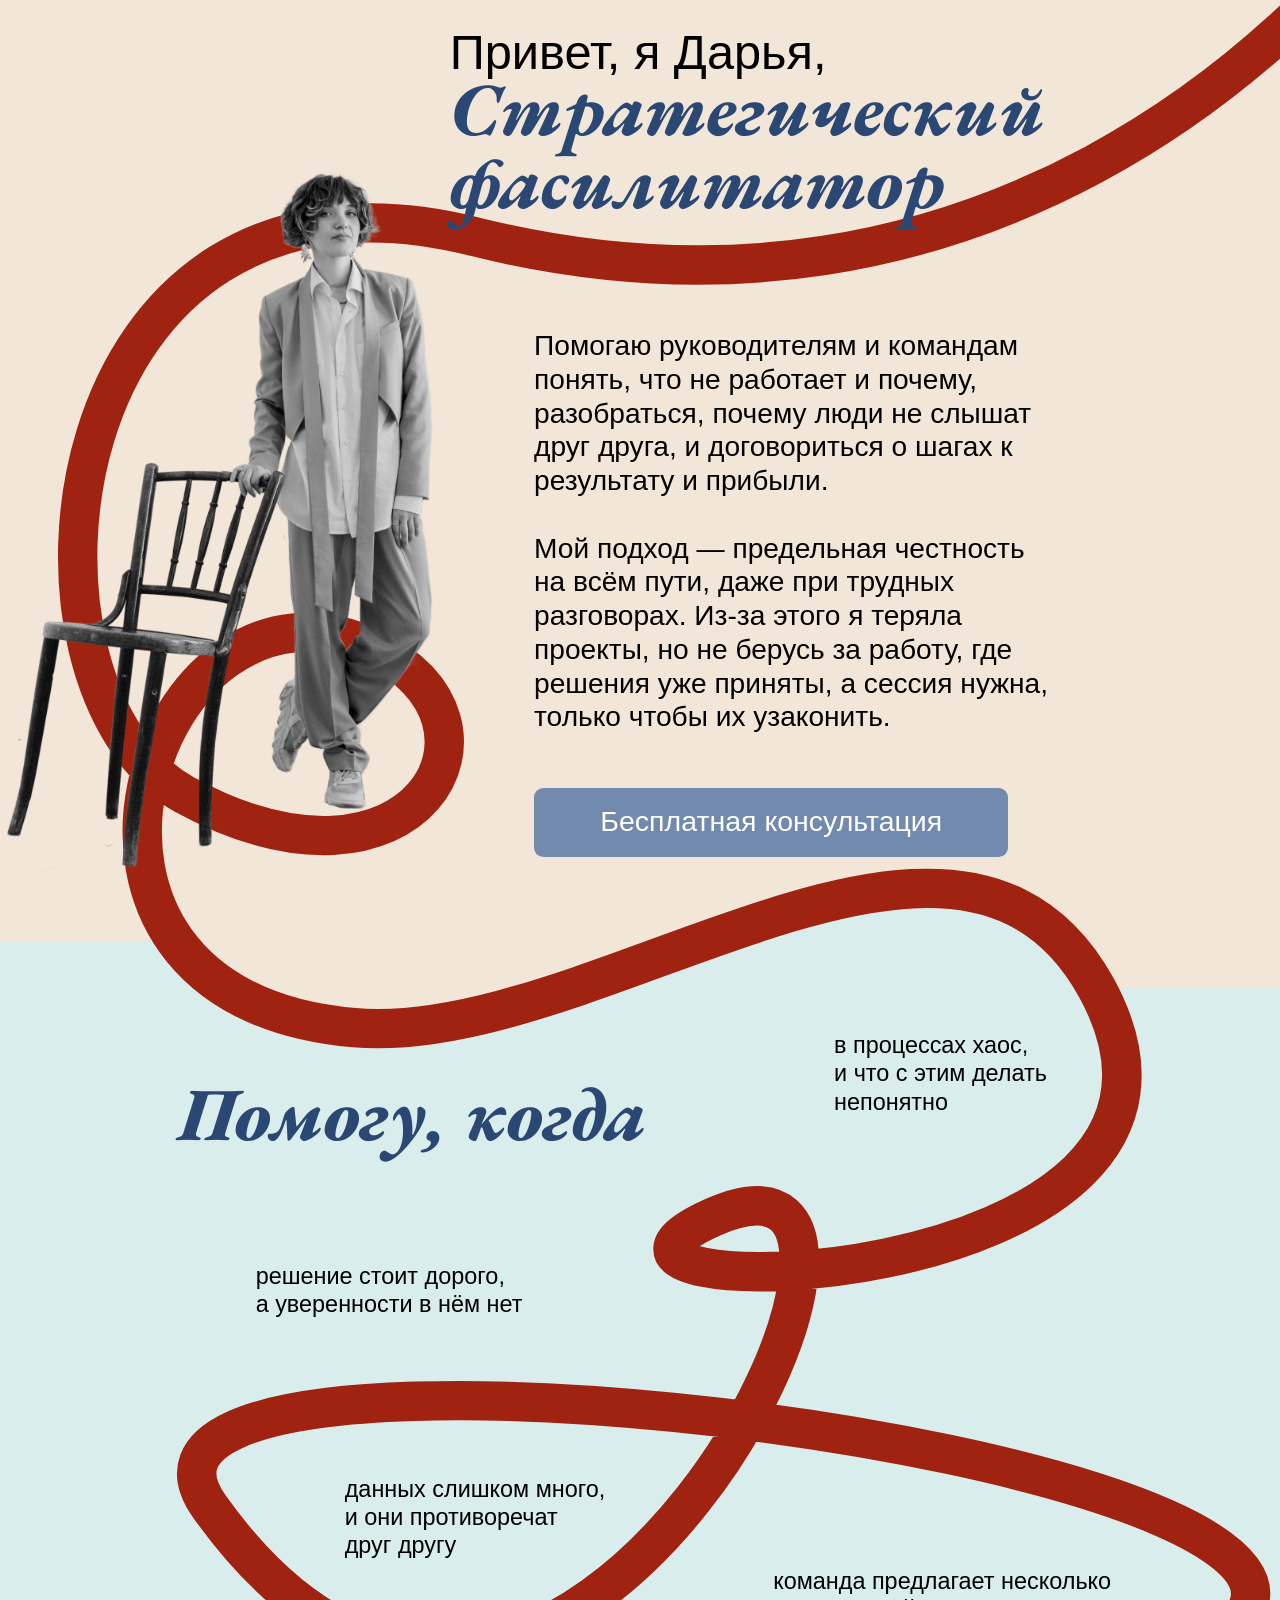
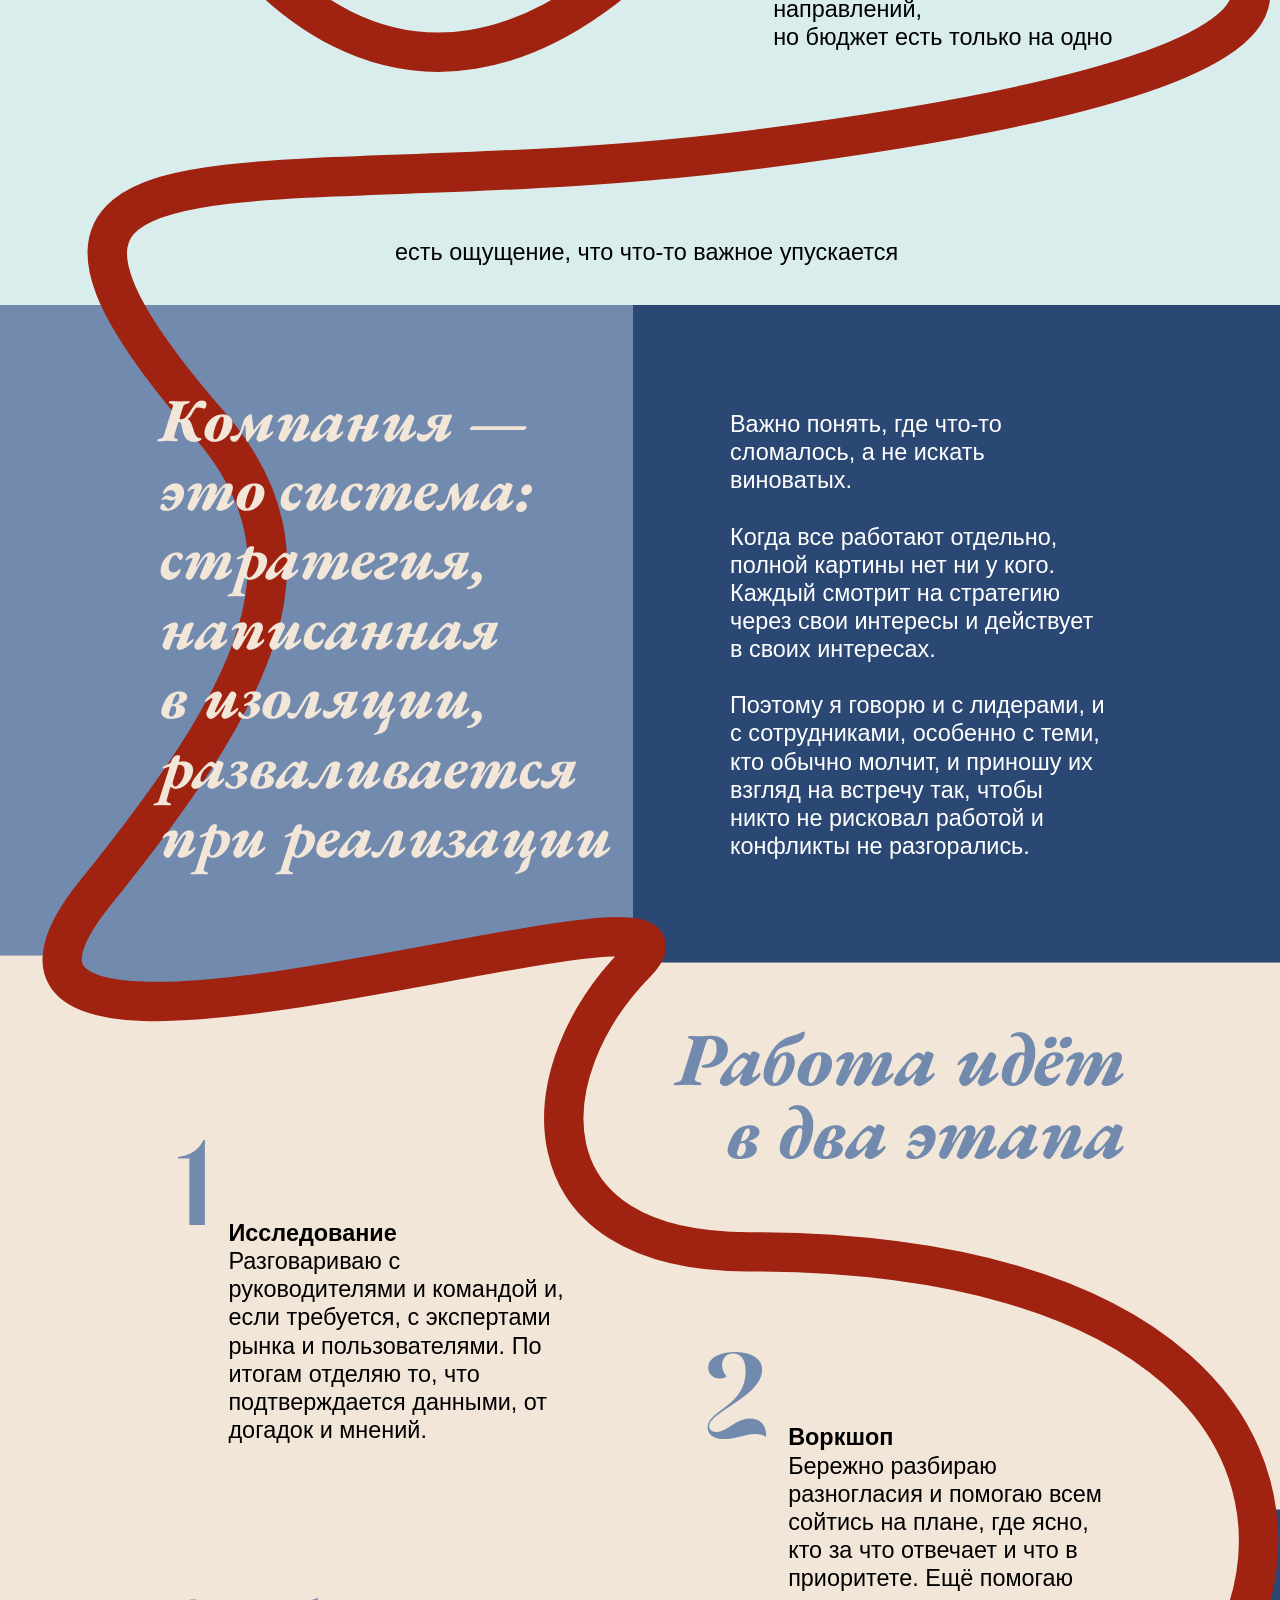
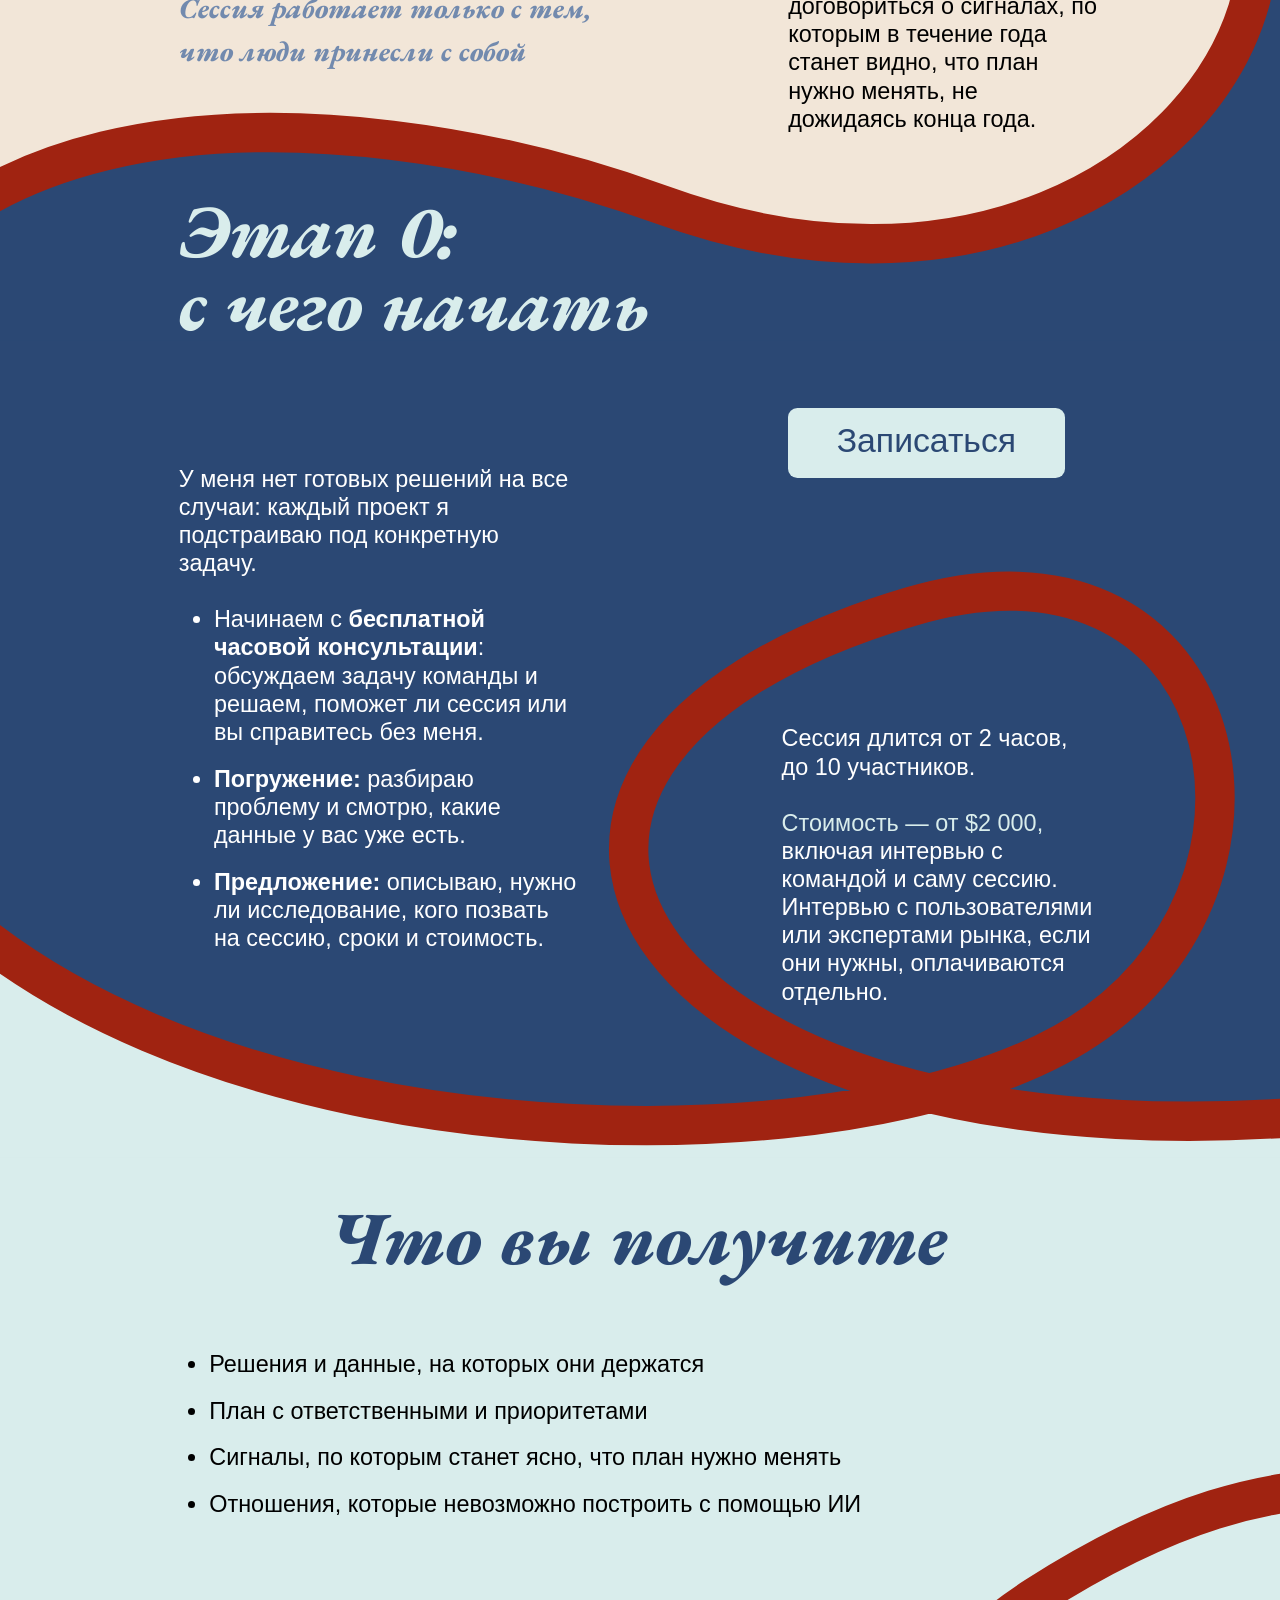
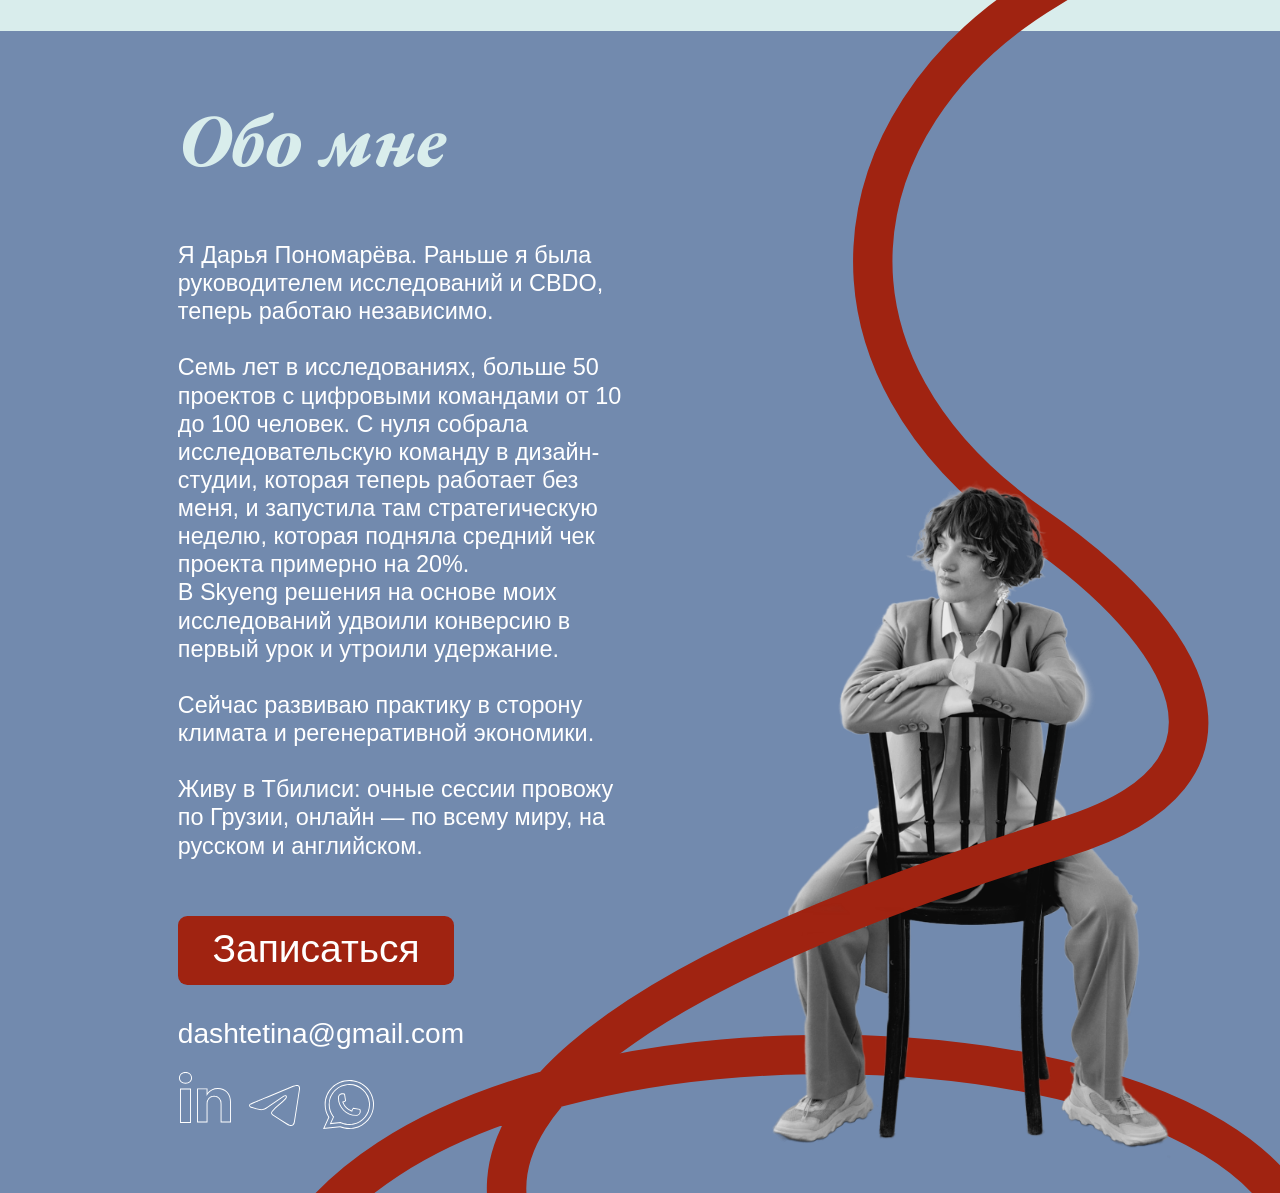
==== commit ee5491d0: "Заголовки: заглавная только первая буква Co-Authored-By: Claude Opus 5.5 <noreply@anthropic.com>" ====
--- a/ru/index.html
+++ b/ru/index.html
@@ -6,10 +6,10 @@
 
   <title>Фасилитатор стратегических сессий | Дарья Пономарёва</title>
   <meta name="description" content="Стратегические сессии онлайн для руководителей и команд: разбираемся, что не работает и почему, и договариваемся об общем плане с ответственными.">
-  <link rel="canonical" href="https://example.com/ru/">
-  <link rel="alternate" hreflang="en" href="https://example.com/">
-  <link rel="alternate" hreflang="ru" href="https://example.com/ru/">
-  <link rel="alternate" hreflang="x-default" href="https://example.com/">
+  <link rel="canonical" href="https://strategic-facilitator.com/ru/">
+  <link rel="alternate" hreflang="en" href="https://strategic-facilitator.com/">
+  <link rel="alternate" hreflang="ru" href="https://strategic-facilitator.com/ru/">
+  <link rel="alternate" hreflang="x-default" href="https://strategic-facilitator.com/">
   <meta name="robots" content="index, follow, max-image-preview:large">
   <meta name="author" content="Дарья Пономарёва">
   <meta name="theme-color" content="#f2e6d8">
@@ -19,8 +19,8 @@
   <meta property="og:site_name" content="Дарья Пономарёва — стратегический фасилитатор">
   <meta property="og:title" content="Дарья Пономарёва — стратегический фасилитатор для руководителей и команд">
   <meta property="og:description" content="Исследование и стратегическая сессия, после которых у руководителей и команды один план: с ответственными, приоритетами и сигналами, когда его пора менять.">
-  <meta property="og:url" content="https://example.com/ru/">
-  <meta property="og:image" content="https://example.com/assets/img/og-image-ru.jpg">
+  <meta property="og:url" content="https://strategic-facilitator.com/ru/">
+  <meta property="og:image" content="https://strategic-facilitator.com/assets/img/og-image-ru.jpg">
   <meta property="og:image:width" content="1200">
   <meta property="og:image:height" content="630">
   <meta property="og:image:alt" content="Дарья Пономарёва — стратегический фасилитатор">
@@ -29,7 +29,7 @@
   <meta name="twitter:card" content="summary_large_image">
   <meta name="twitter:title" content="Дарья Пономарёва — стратегический фасилитатор для руководителей и команд">
   <meta name="twitter:description" content="Стратегические сессии онлайн: один план с ответственными и приоритетами.">
-  <meta name="twitter:image" content="https://example.com/assets/img/og-image-ru.jpg">
+  <meta name="twitter:image" content="https://strategic-facilitator.com/assets/img/og-image-ru.jpg">
 
   <link rel="icon" href="../favicon.svg" type="image/svg+xml">
   <link rel="apple-touch-icon" href="../apple-touch-icon.png">
@@ -47,19 +47,19 @@
     "@graph": [
       {
         "@type": "WebPage",
-        "@id": "https://example.com/ru/#webpage",
-        "url": "https://example.com/ru/",
+        "@id": "https://strategic-facilitator.com/ru/#webpage",
+        "url": "https://strategic-facilitator.com/ru/",
         "name": "Фасилитатор стратегических сессий | Дарья Пономарёва",
         "inLanguage": "ru",
-        "isPartOf": { "@id": "https://example.com/#website" },
-        "about": { "@id": "https://example.com/#service" }
+        "isPartOf": { "@id": "https://strategic-facilitator.com/#website" },
+        "about": { "@id": "https://strategic-facilitator.com/#service" }
       },
       {
         "@type": "ProfessionalService",
-        "@id": "https://example.com/#service",
+        "@id": "https://strategic-facilitator.com/#service",
         "name": "Дарья Пономарёва — стратегическая фасилитация",
-        "url": "https://example.com/ru/",
-        "image": "https://example.com/assets/img/og-image-ru.jpg",
+        "url": "https://strategic-facilitator.com/ru/",
+        "image": "https://strategic-facilitator.com/assets/img/og-image-ru.jpg",
         "email": "dashtetina@gmail.com",
         "telephone": "+995598668856",
         "areaServed": "Worldwide",
@@ -67,7 +67,7 @@
         "potentialAction": { "@type": "ReserveAction", "name": "Записаться на бесплатную консультацию", "target": "https://calendly.com/daria_p/new-meeting" },
         "founder": {
           "@type": "Person",
-          "@id": "https://example.com/#daria",
+          "@id": "https://strategic-facilitator.com/#daria",
           "name": "Дарья Пономарёва",
           "alternateName": "Daria Ponomareva",
           "jobTitle": "Стратегический фасилитатор",
@@ -172,7 +172,7 @@
 
   <!-- ===== STAGE 0 ===== -->
   <section aria-labelledby="start">
-    <h2 id="start" class="c d-title" style="color:var(--mint);--x:148;--y:3620;--w:699;--mx:34;--my:2563;--mw:345;--lh:78;--mdfs:32;--mlh:31">Этап 0: <br>С чего начать</h2>
+    <h2 id="start" class="c d-title" style="color:var(--mint);--x:148;--y:3620;--w:699;--mx:34;--my:2563;--mw:345;--lh:78;--mdfs:32;--mlh:31">Этап 0: <br>с чего начать</h2>
     <a class="c btn" href="https://calendly.com/daria_p/new-meeting" target="_blank" rel="noopener" style="background:var(--mint);color:var(--navy);--z:2;--mz:5;--x:798;--y:3849;--w:295;--h:74;--mx:150;--my:2658;--mw:117;--mh:31">Записаться</a>
     <div class="c t" style="color:#fff;--x:148;--y:3909;--w:425;--mx:32;--my:2725;--mw:333">
       <p>У меня нет готовых решений на все случаи: каждый проект я подстраиваю под конкретную задачу.</p>
